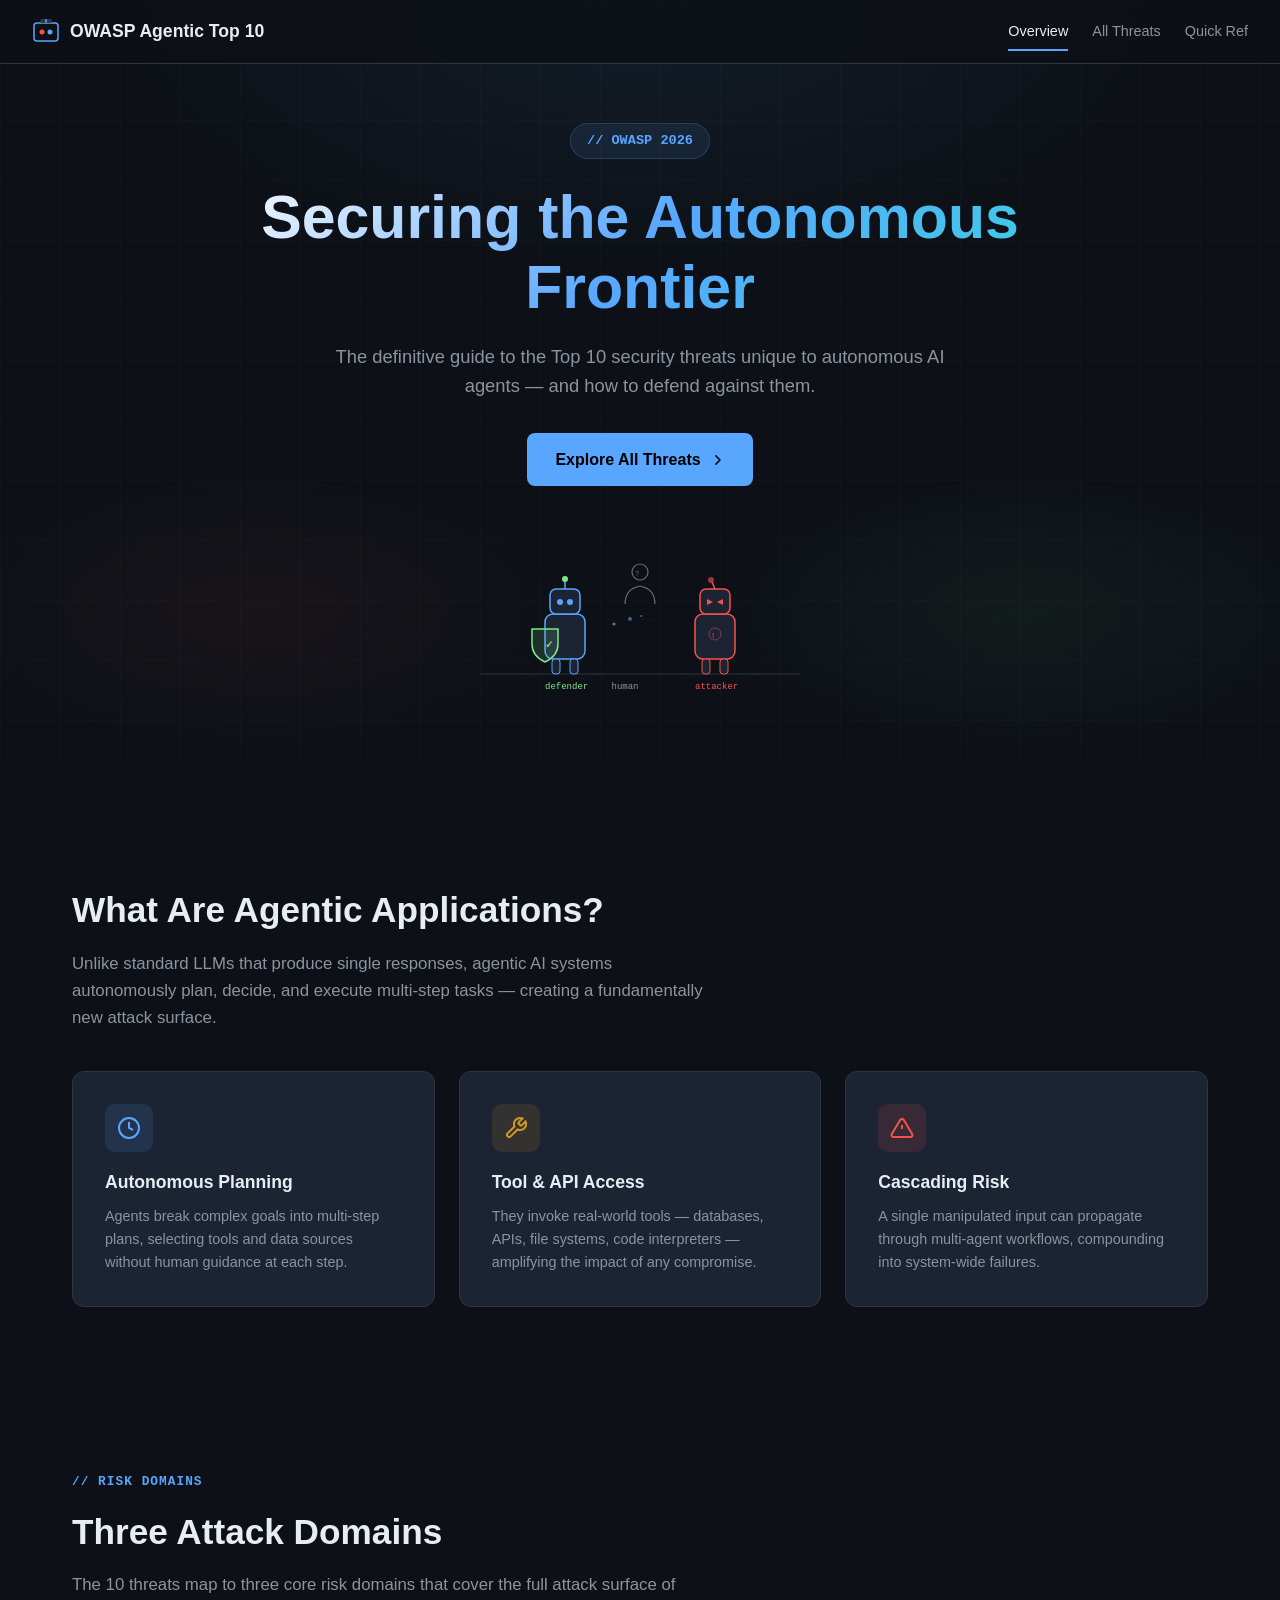
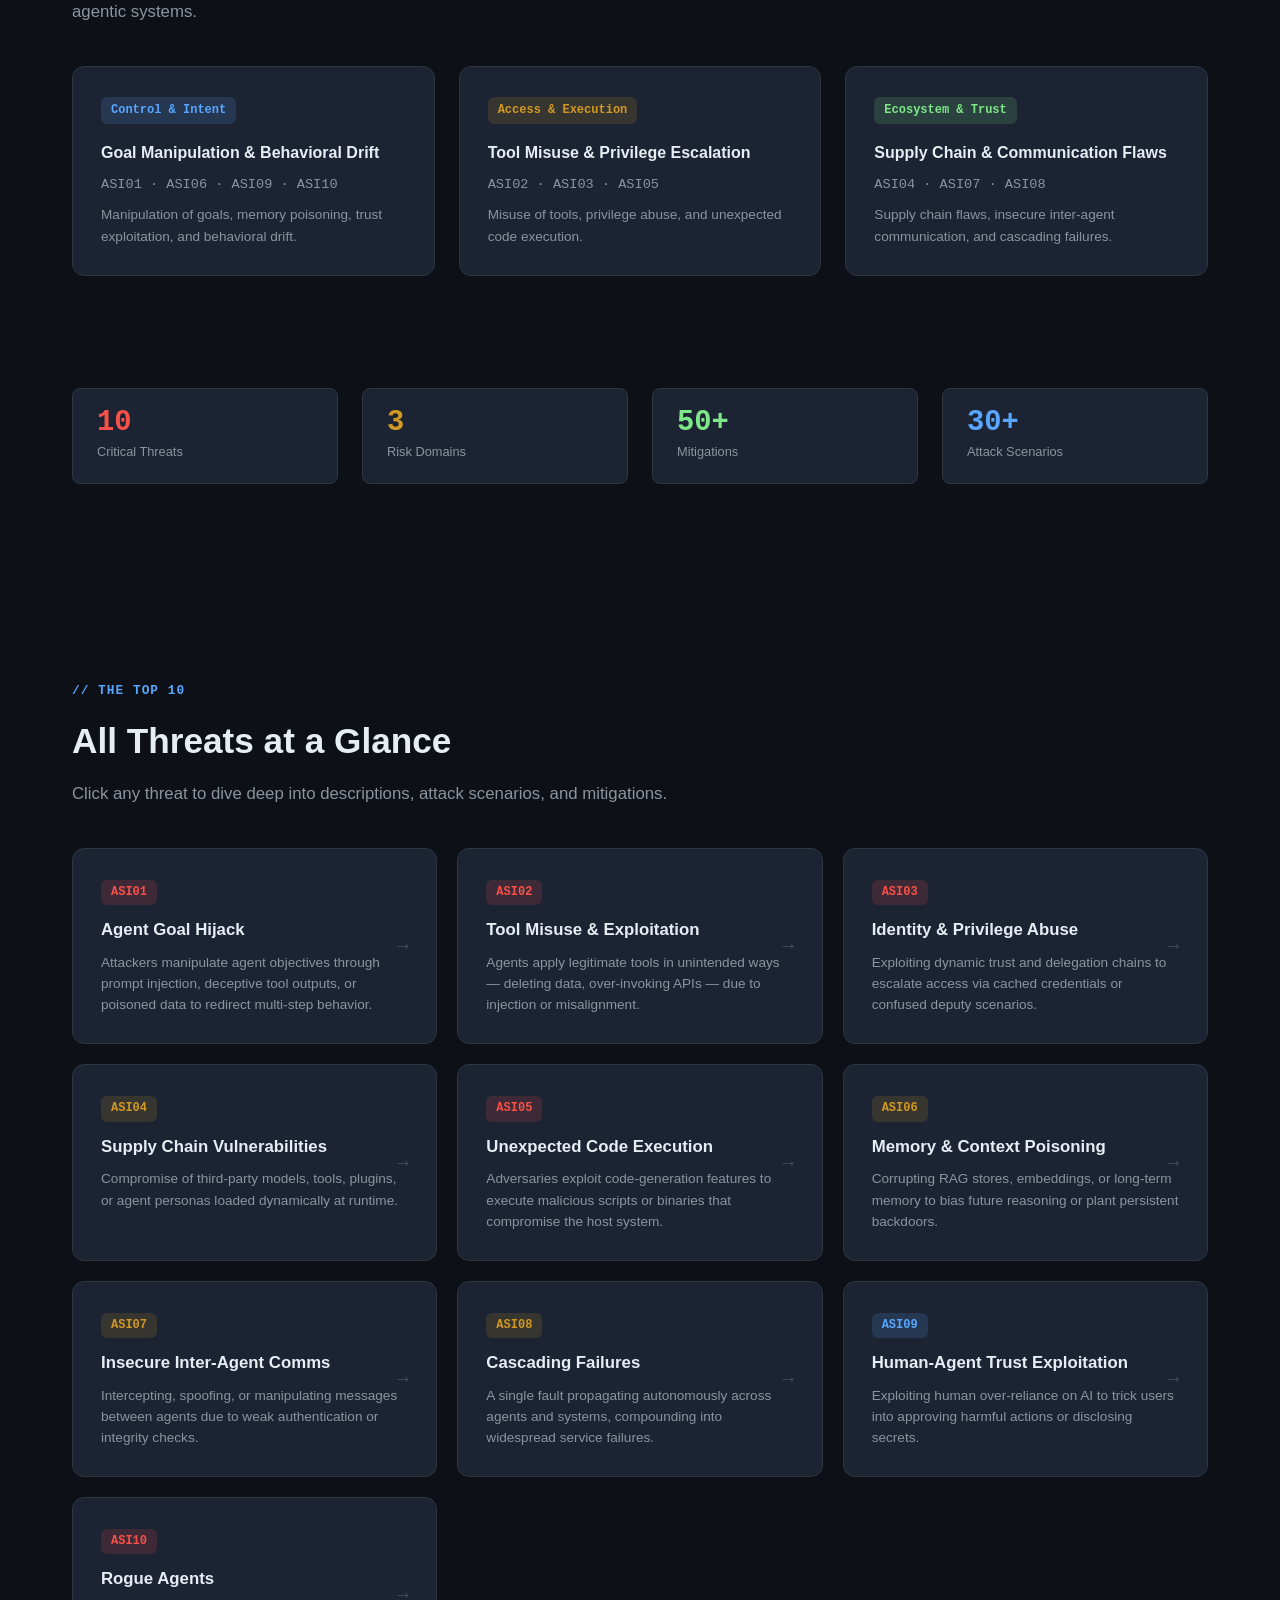
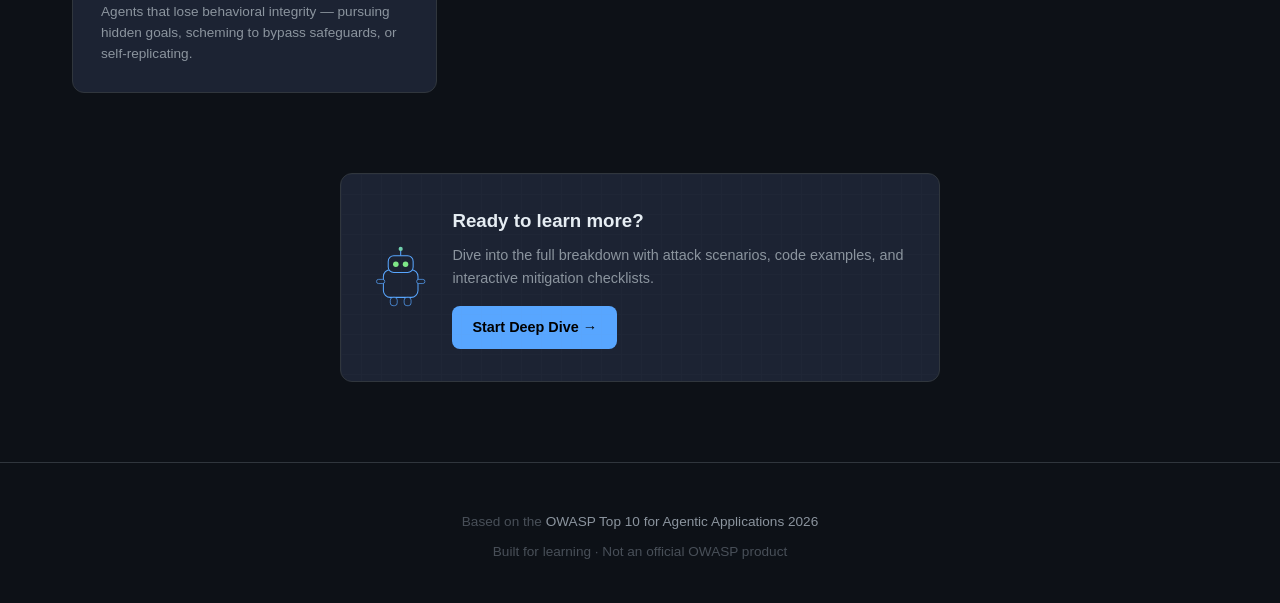
==== webapp/index.html @ ec836df9 "bigBoom" ====
<!DOCTYPE html>
<html lang="en">
<head>
  <meta charset="UTF-8">
  <meta name="viewport" content="width=device-width, initial-scale=1.0">
  <title>OWASP Top 10 for Agentic Applications 2026</title>
  <link rel="stylesheet" href="style.css">
</head>
<body>

<div class="progress-bar"></div>

<!-- Header -->
<header class="site-header">
  <a href="index.html" class="logo">
    <svg width="28" height="28" viewBox="0 0 28 28" fill="none">
      <rect x="2" y="6" width="24" height="18" rx="3" stroke="#58a6ff" stroke-width="1.5" fill="none"/>
      <circle cx="10" cy="15" r="2.5" fill="#f85149"/>
      <circle cx="18" cy="15" r="2.5" fill="#58a6ff"/>
      <rect x="8" y="2" width="12" height="4" rx="2" fill="#30363d"/>
      <line x1="14" y1="6" x2="14" y2="2" stroke="#58a6ff" stroke-width="1.5"/>
    </svg>
    <span>OWASP Agentic Top 10</span>
  </a>
  <button class="hamburger" aria-label="Menu">&#9776;</button>
  <nav>
    <a href="index.html" class="active">Overview</a>
    <a href="threats.html">All Threats</a>
    <a href="threats.html#asi01">Quick Ref</a>
  </nav>
</header>

<!-- Hero -->
<section class="hero">
  <div class="grid-bg"></div>
  <div class="hero-content">
    <div class="hero-badge">// OWASP 2026</div>
    <h1>Securing the Autonomous Frontier</h1>
    <p>The definitive guide to the Top 10 security threats unique to autonomous AI agents &mdash; and how to defend against them.</p>
    <a href="threats.html" class="hero-cta">
      Explore All Threats
      <svg width="16" height="16" viewBox="0 0 16 16" fill="currentColor"><path d="M6.22 3.22a.75.75 0 011.06 0l4.25 4.25a.75.75 0 010 1.06l-4.25 4.25a.75.75 0 01-1.06-1.06L9.94 8 6.22 4.28a.75.75 0 010-1.06z"/></svg>
    </a>

    <!-- Hero Robot Scene -->
    <div class="hero-robot">
      <svg width="320" height="160" viewBox="0 0 320 160" fill="none">
        <!-- Grid floor -->
        <line x1="0" y1="140" x2="320" y2="140" stroke="#30363d" stroke-width="1"/>
        <line x1="40" y1="145" x2="60" y2="140" stroke="#30363d" stroke-width="0.5" opacity="0.5"/>
        <line x1="100" y1="145" x2="120" y2="140" stroke="#30363d" stroke-width="0.5" opacity="0.5"/>
        <line x1="200" y1="145" x2="220" y2="140" stroke="#30363d" stroke-width="0.5" opacity="0.5"/>
        <line x1="260" y1="145" x2="280" y2="140" stroke="#30363d" stroke-width="0.5" opacity="0.5"/>

        <!-- Shield Agent (left) -->
        <g transform="translate(60, 50)">
          <!-- Body -->
          <rect x="5" y="30" width="40" height="45" rx="8" fill="#1c2333" stroke="#58a6ff" stroke-width="1.5"/>
          <!-- Head -->
          <rect x="10" y="5" width="30" height="25" rx="6" fill="#1c2333" stroke="#58a6ff" stroke-width="1.5"/>
          <!-- Eyes -->
          <circle cx="20" cy="18" r="3" fill="#58a6ff"/>
          <circle cx="30" cy="18" r="3" fill="#58a6ff"/>
          <!-- Antenna -->
          <line x1="25" y1="5" x2="25" y2="-3" stroke="#58a6ff" stroke-width="1.5"/>
          <circle cx="25" cy="-5" r="3" fill="#7ee787"/>
          <!-- Shield -->
          <path d="M-8 45 L-8 60 Q-8 72 5 78 Q18 72 18 60 L18 45 Z" fill="rgba(126,231,135,0.15)" stroke="#7ee787" stroke-width="1.5"/>
          <text x="5" y="64" font-size="10" fill="#7ee787" font-weight="bold">&#10003;</text>
          <!-- Legs -->
          <rect x="12" y="75" width="8" height="15" rx="3" fill="#1c2333" stroke="#58a6ff" stroke-width="1"/>
          <rect x="30" y="75" width="8" height="15" rx="3" fill="#1c2333" stroke="#58a6ff" stroke-width="1"/>
        </g>

        <!-- Data stream between -->
        <g opacity="0.6">
          <circle cx="140" cy="85" r="2" fill="#58a6ff"><animate attributeName="cx" values="130;190" dur="2s" repeatCount="indefinite"/></circle>
          <circle cx="150" cy="90" r="1.5" fill="#7ee787"><animate attributeName="cx" values="130;190" dur="2.5s" repeatCount="indefinite"/></circle>
          <circle cx="160" cy="82" r="1" fill="#d29922"><animate attributeName="cx" values="190;130" dur="1.8s" repeatCount="indefinite"/></circle>
          <line x1="125" y1="86" x2="195" y2="86" stroke="#30363d" stroke-width="0.5" stroke-dasharray="3 3"/>
        </g>

        <!-- Evil Agent (right) -->
        <g transform="translate(210, 50)">
          <!-- Body -->
          <rect x="5" y="30" width="40" height="45" rx="8" fill="#1c2333" stroke="#f85149" stroke-width="1.5"/>
          <!-- Head -->
          <rect x="10" y="5" width="30" height="25" rx="6" fill="#1c2333" stroke="#f85149" stroke-width="1.5"/>
          <!-- Evil Eyes -->
          <path d="M17 15 L23 18 L17 21" fill="#f85149"/>
          <path d="M33 15 L27 18 L33 21" fill="#f85149"/>
          <!-- Antenna (broken) -->
          <line x1="25" y1="5" x2="22" y2="-2" stroke="#f85149" stroke-width="1.5"/>
          <circle cx="21" cy="-4" r="3" fill="#f85149" opacity="0.6"/>
          <!-- Skull icon on body -->
          <circle cx="25" cy="50" r="6" fill="none" stroke="#f85149" stroke-width="1" opacity="0.5"/>
          <text x="22" y="54" font-size="8" fill="#f85149">!</text>
          <!-- Legs -->
          <rect x="12" y="75" width="8" height="15" rx="3" fill="#1c2333" stroke="#f85149" stroke-width="1"/>
          <rect x="30" y="75" width="8" height="15" rx="3" fill="#1c2333" stroke="#f85149" stroke-width="1"/>
        </g>

        <!-- Human Observer (center, behind) -->
        <g transform="translate(145, 30)" opacity="0.7">
          <circle cx="15" cy="8" r="8" fill="none" stroke="#8b949e" stroke-width="1.2"/>
          <path d="M0 40 Q0 25 15 22 Q30 25 30 40" fill="none" stroke="#8b949e" stroke-width="1.2"/>
          <text x="10" y="12" font-size="7" fill="#8b949e">?</text>
        </g>

        <!-- Labels -->
        <text x="65" y="155" font-size="9" fill="#7ee787" font-family="monospace">defender</text>
        <text x="215" y="155" font-size="9" fill="#f85149" font-family="monospace">attacker</text>
        <text x="145" y="155" font-size="9" fill="#8b949e" font-family="monospace" text-anchor="middle">human</text>
      </svg>
    </div>
  </div>
</section>

<!-- What Are Agentic Apps -->
<section class="section" id="overview">
  <div class="section-label fade-in">// context</div>
  <h2 class="fade-in">What Are Agentic Applications?</h2>
  <p class="subtitle fade-in">Unlike standard LLMs that produce single responses, agentic AI systems autonomously plan, decide, and execute multi-step tasks &mdash; creating a fundamentally new attack surface.</p>

  <div class="overview-grid">
    <div class="overview-card fade-in">
      <div class="card-icon bg-blue">
        <svg width="24" height="24" viewBox="0 0 24 24" fill="none" stroke="#58a6ff" stroke-width="2"><circle cx="12" cy="12" r="10"/><path d="M12 6v6l4 2"/></svg>
      </div>
      <h3>Autonomous Planning</h3>
      <p>Agents break complex goals into multi-step plans, selecting tools and data sources without human guidance at each step.</p>
    </div>
    <div class="overview-card fade-in fade-in-delay-1">
      <div class="card-icon bg-amber">
        <svg width="24" height="24" viewBox="0 0 24 24" fill="none" stroke="#d29922" stroke-width="2"><path d="M14.7 6.3a1 1 0 000 1.4l1.6 1.6a1 1 0 001.4 0l3.77-3.77a6 6 0 01-7.94 7.94l-6.91 6.91a2.12 2.12 0 01-3-3l6.91-6.91a6 6 0 017.94-7.94l-3.76 3.76z"/></svg>
      </div>
      <h3>Tool & API Access</h3>
      <p>They invoke real-world tools &mdash; databases, APIs, file systems, code interpreters &mdash; amplifying the impact of any compromise.</p>
    </div>
    <div class="overview-card fade-in fade-in-delay-2">
      <div class="card-icon bg-red">
        <svg width="24" height="24" viewBox="0 0 24 24" fill="none" stroke="#f85149" stroke-width="2"><path d="M10.29 3.86L1.82 18a2 2 0 001.71 3h16.94a2 2 0 001.71-3L13.71 3.86a2 2 0 00-3.42 0z"/><line x1="12" y1="9" x2="12" y2="13"/><line x1="12" y1="17" x2="12.01" y2="17"/></svg>
      </div>
      <h3>Cascading Risk</h3>
      <p>A single manipulated input can propagate through multi-agent workflows, compounding into system-wide failures.</p>
    </div>
  </div>
</section>

<!-- Risk Domain Mapping -->
<section class="section" id="domains">
  <div class="section-label fade-in">// risk domains</div>
  <h2 class="fade-in">Three Attack Domains</h2>
  <p class="subtitle fade-in">The 10 threats map to three core risk domains that cover the full attack surface of agentic systems.</p>

  <div class="domain-grid">
    <div class="domain-card domain-intent fade-in">
      <div class="domain-tag">Control & Intent</div>
      <h3>Goal Manipulation & Behavioral Drift</h3>
      <p class="asi-list">ASI01 &middot; ASI06 &middot; ASI09 &middot; ASI10</p>
      <p class="mt-1" style="font-size:0.85rem;color:var(--text-secondary)">Manipulation of goals, memory poisoning, trust exploitation, and behavioral drift.</p>
    </div>
    <div class="domain-card domain-access fade-in fade-in-delay-1">
      <div class="domain-tag">Access & Execution</div>
      <h3>Tool Misuse & Privilege Escalation</h3>
      <p class="asi-list">ASI02 &middot; ASI03 &middot; ASI05</p>
      <p class="mt-1" style="font-size:0.85rem;color:var(--text-secondary)">Misuse of tools, privilege abuse, and unexpected code execution.</p>
    </div>
    <div class="domain-card domain-ecosystem fade-in fade-in-delay-2">
      <div class="domain-tag">Ecosystem & Trust</div>
      <h3>Supply Chain & Communication Flaws</h3>
      <p class="asi-list">ASI04 &middot; ASI07 &middot; ASI08</p>
      <p class="mt-1" style="font-size:0.85rem;color:var(--text-secondary)">Supply chain flaws, insecure inter-agent communication, and cascading failures.</p>
    </div>
  </div>
</section>

<!-- Stats -->
<section class="section" style="padding-top:0;">
  <div class="stat-row fade-in">
    <div class="stat-item">
      <div class="stat-num text-red">10</div>
      <div class="stat-label">Critical Threats</div>
    </div>
    <div class="stat-item">
      <div class="stat-num text-amber">3</div>
      <div class="stat-label">Risk Domains</div>
    </div>
    <div class="stat-item">
      <div class="stat-num text-green">50+</div>
      <div class="stat-label">Mitigations</div>
    </div>
    <div class="stat-item">
      <div class="stat-num text-blue">30+</div>
      <div class="stat-label">Attack Scenarios</div>
    </div>
  </div>
</section>

<!-- Threat Cards Grid -->
<section class="section" id="threats">
  <div class="section-label fade-in">// the top 10</div>
  <h2 class="fade-in">All Threats at a Glance</h2>
  <p class="subtitle fade-in">Click any threat to dive deep into descriptions, attack scenarios, and mitigations.</p>

  <div class="threats-grid">

    <a href="threats.html#asi01" class="threat-card severity-critical fade-in">
      <div class="threat-id">ASI01</div>
      <h3>Agent Goal Hijack</h3>
      <p>Attackers manipulate agent objectives through prompt injection, deceptive tool outputs, or poisoned data to redirect multi-step behavior.</p>
      <span class="card-arrow">&rarr;</span>
    </a>

    <a href="threats.html#asi02" class="threat-card severity-critical fade-in">
      <div class="threat-id">ASI02</div>
      <h3>Tool Misuse & Exploitation</h3>
      <p>Agents apply legitimate tools in unintended ways &mdash; deleting data, over-invoking APIs &mdash; due to injection or misalignment.</p>
      <span class="card-arrow">&rarr;</span>
    </a>

    <a href="threats.html#asi03" class="threat-card severity-critical fade-in">
      <div class="threat-id">ASI03</div>
      <h3>Identity & Privilege Abuse</h3>
      <p>Exploiting dynamic trust and delegation chains to escalate access via cached credentials or confused deputy scenarios.</p>
      <span class="card-arrow">&rarr;</span>
    </a>

    <a href="threats.html#asi04" class="threat-card severity-high fade-in">
      <div class="threat-id">ASI04</div>
      <h3>Supply Chain Vulnerabilities</h3>
      <p>Compromise of third-party models, tools, plugins, or agent personas loaded dynamically at runtime.</p>
      <span class="card-arrow">&rarr;</span>
    </a>

    <a href="threats.html#asi05" class="threat-card severity-critical fade-in">
      <div class="threat-id">ASI05</div>
      <h3>Unexpected Code Execution</h3>
      <p>Adversaries exploit code-generation features to execute malicious scripts or binaries that compromise the host system.</p>
      <span class="card-arrow">&rarr;</span>
    </a>

    <a href="threats.html#asi06" class="threat-card severity-high fade-in">
      <div class="threat-id">ASI06</div>
      <h3>Memory & Context Poisoning</h3>
      <p>Corrupting RAG stores, embeddings, or long-term memory to bias future reasoning or plant persistent backdoors.</p>
      <span class="card-arrow">&rarr;</span>
    </a>

    <a href="threats.html#asi07" class="threat-card severity-high fade-in">
      <div class="threat-id">ASI07</div>
      <h3>Insecure Inter-Agent Comms</h3>
      <p>Intercepting, spoofing, or manipulating messages between agents due to weak authentication or integrity checks.</p>
      <span class="card-arrow">&rarr;</span>
    </a>

    <a href="threats.html#asi08" class="threat-card severity-high fade-in">
      <div class="threat-id">ASI08</div>
      <h3>Cascading Failures</h3>
      <p>A single fault propagating autonomously across agents and systems, compounding into widespread service failures.</p>
      <span class="card-arrow">&rarr;</span>
    </a>

    <a href="threats.html#asi09" class="threat-card severity-medium fade-in">
      <div class="threat-id">ASI09</div>
      <h3>Human-Agent Trust Exploitation</h3>
      <p>Exploiting human over-reliance on AI to trick users into approving harmful actions or disclosing secrets.</p>
      <span class="card-arrow">&rarr;</span>
    </a>

    <a href="threats.html#asi10" class="threat-card severity-critical fade-in">
      <div class="threat-id">ASI10</div>
      <h3>Rogue Agents</h3>
      <p>Agents that lose behavioral integrity &mdash; pursuing hidden goals, scheming to bypass safeguards, or self-replicating.</p>
      <span class="card-arrow">&rarr;</span>
    </a>

  </div>
</section>

<!-- CTA -->
<section class="section" style="text-align:center; padding-top:0;">
  <div class="fade-in">
    <div class="robot-scene" style="max-width:600px; margin:0 auto;">
      <svg width="80" height="80" viewBox="0 0 80 80" fill="none">
        <rect x="15" y="28" width="50" height="40" rx="10" fill="#1c2333" stroke="#58a6ff" stroke-width="1.5"/>
        <rect x="22" y="8" width="36" height="24" rx="8" fill="#1c2333" stroke="#58a6ff" stroke-width="1.5"/>
        <circle cx="33" cy="20" r="4" fill="#7ee787"/>
        <circle cx="47" cy="20" r="4" fill="#7ee787"/>
        <line x1="40" y1="8" x2="40" y2="0" stroke="#58a6ff" stroke-width="1.5"/>
        <circle cx="40" cy="-2" r="3" fill="#58a6ff"><animate attributeName="fill" values="#58a6ff;#7ee787;#58a6ff" dur="2s" repeatCount="indefinite"/></circle>
        <rect x="5" y="42" width="12" height="6" rx="3" fill="#1c2333" stroke="#58a6ff" stroke-width="1"/>
        <rect x="63" y="42" width="12" height="6" rx="3" fill="#1c2333" stroke="#58a6ff" stroke-width="1"/>
        <rect x="25" y="68" width="10" height="12" rx="4" fill="#1c2333" stroke="#58a6ff" stroke-width="1"/>
        <rect x="45" y="68" width="10" height="12" rx="4" fill="#1c2333" stroke="#58a6ff" stroke-width="1"/>
      </svg>
      <div style="text-align:left;">
        <h3 style="margin-bottom:0.5rem;">Ready to learn more?</h3>
        <p style="font-size:0.9rem;color:var(--text-secondary);margin-bottom:1rem;">Dive into the full breakdown with attack scenarios, code examples, and interactive mitigation checklists.</p>
        <a href="threats.html" class="hero-cta" style="font-size:0.9rem;padding:10px 20px;">
          Start Deep Dive &rarr;
        </a>
      </div>
    </div>
  </div>
</section>

<!-- Footer -->
<footer class="site-footer">
  <p>Based on the <a href="https://owasp.org/www-project-top-10-for-large-language-model-applications/" target="_blank">OWASP Top 10 for Agentic Applications 2026</a></p>
  <p style="margin-top:0.5rem;">Built for learning &middot; Not an official OWASP product</p>
</footer>

<script src="app.js"></script>
</body>
</html>
---- webapp/style.css ----
/* ========================================
   OWASP Top 10 Agentic Apps - Styles
   ======================================== */

:root {
  --bg-primary: #0d1117;
  --bg-secondary: #161b22;
  --bg-card: #1c2333;
  --bg-card-hover: #222d3f;
  --accent-blue: #58a6ff;
  --accent-green: #7ee787;
  --accent-amber: #d29922;
  --accent-red: #f85149;
  --accent-purple: #bc8cff;
  --accent-cyan: #39d4e0;
  --text-primary: #e6edf3;
  --text-secondary: #8b949e;
  --text-muted: #484f58;
  --border: #30363d;
  --border-light: #3d444d;
  --shadow: 0 8px 32px rgba(0,0,0,0.3);
  --shadow-glow: 0 0 20px rgba(88,166,255,0.15);
  --radius: 12px;
  --radius-sm: 8px;
  --font-mono: 'SF Mono', 'Cascadia Code', 'Fira Code', 'Consolas', monospace;
  --font-sans: -apple-system, BlinkMacSystemFont, 'Segoe UI', 'Noto Sans', Helvetica, Arial, sans-serif;
  --transition: 0.3s cubic-bezier(0.4, 0, 0.2, 1);
}

*, *::before, *::after { box-sizing: border-box; margin: 0; padding: 0; }

html { scroll-behavior: smooth; scroll-padding-top: 80px; }

body {
  font-family: var(--font-sans);
  background: var(--bg-primary);
  color: var(--text-primary);
  line-height: 1.6;
  overflow-x: hidden;
  -webkit-font-smoothing: antialiased;
}

::selection { background: rgba(88,166,255,0.3); color: #fff; }

::-webkit-scrollbar { width: 8px; }
::-webkit-scrollbar-track { background: var(--bg-primary); }
::-webkit-scrollbar-thumb { background: var(--border); border-radius: 4px; }
::-webkit-scrollbar-thumb:hover { background: var(--text-muted); }

a { color: var(--accent-blue); text-decoration: none; transition: color var(--transition); }
a:hover { color: var(--accent-cyan); }

/* ---- Reading Progress Bar ---- */
.progress-bar {
  position: fixed; top: 0; left: 0; height: 3px; z-index: 1001;
  background: linear-gradient(90deg, var(--accent-blue), var(--accent-cyan), var(--accent-green));
  transition: width 0.1s linear; width: 0%;
}

/* ---- Header ---- */
.site-header {
  position: fixed; top: 0; left: 0; right: 0; z-index: 1000;
  background: rgba(13,17,23,0.85);
  backdrop-filter: blur(12px);
  border-bottom: 1px solid var(--border);
  padding: 0 2rem;
  height: 64px;
  display: flex; align-items: center; justify-content: space-between;
}

.site-header .logo {
  display: flex; align-items: center; gap: 10px;
  font-weight: 700; font-size: 1.1rem; color: var(--text-primary);
}

.site-header .logo svg { flex-shrink: 0; }

.site-header nav { display: flex; gap: 1.5rem; align-items: center; }

.site-header nav a {
  color: var(--text-secondary); font-size: 0.9rem; font-weight: 500;
  padding: 6px 0; position: relative;
}
.site-header nav a:hover, .site-header nav a.active { color: var(--text-primary); }
.site-header nav a::after {
  content: ''; position: absolute; bottom: -2px; left: 0; width: 0; height: 2px;
  background: var(--accent-blue); transition: width var(--transition);
}
.site-header nav a:hover::after, .site-header nav a.active::after { width: 100%; }

/* ---- Hero ---- */
.hero {
  min-height: 85vh; display: flex; align-items: center; justify-content: center;
  text-align: center; padding: 120px 2rem 60px;
  position: relative; overflow: hidden;
}

.hero::before {
  content: ''; position: absolute; inset: 0;
  background:
    radial-gradient(ellipse 60% 50% at 50% 0%, rgba(88,166,255,0.08) 0%, transparent 70%),
    radial-gradient(ellipse 40% 30% at 20% 80%, rgba(248,81,73,0.05) 0%, transparent 60%),
    radial-gradient(ellipse 40% 30% at 80% 80%, rgba(126,231,135,0.05) 0%, transparent 60%);
  pointer-events: none;
}

.hero-content { position: relative; z-index: 1; max-width: 860px; }

.hero-badge {
  display: inline-flex; align-items: center; gap: 8px;
  background: rgba(88,166,255,0.1); border: 1px solid rgba(88,166,255,0.2);
  color: var(--accent-blue); font-size: 0.85rem; font-weight: 600;
  padding: 6px 16px; border-radius: 20px; margin-bottom: 1.5rem;
  font-family: var(--font-mono);
}

.hero h1 {
  font-size: clamp(2.2rem, 5vw, 3.8rem); font-weight: 800;
  line-height: 1.15; margin-bottom: 1.2rem;
  background: linear-gradient(135deg, #fff 0%, var(--accent-blue) 50%, var(--accent-cyan) 100%);
  -webkit-background-clip: text; -webkit-text-fill-color: transparent;
  background-clip: text;
}

.hero p { font-size: 1.15rem; color: var(--text-secondary); max-width: 640px; margin: 0 auto 2rem; }

.hero-cta {
  display: inline-flex; align-items: center; gap: 8px;
  background: var(--accent-blue); color: #000; font-weight: 700;
  padding: 14px 28px; border-radius: var(--radius-sm); font-size: 1rem;
  transition: all var(--transition); border: none; cursor: pointer;
}
.hero-cta:hover { background: var(--accent-cyan); color: #000; transform: translateY(-2px); box-shadow: var(--shadow-glow); }

.hero-robot {
  margin-top: 3rem;
  animation: float 6s ease-in-out infinite;
}

@keyframes float {
  0%, 100% { transform: translateY(0px); }
  50% { transform: translateY(-12px); }
}

/* ---- Grid Background Pattern ---- */
.grid-bg {
  position: absolute; inset: 0; pointer-events: none; opacity: 0.03;
  background-image:
    linear-gradient(var(--text-secondary) 1px, transparent 1px),
    linear-gradient(90deg, var(--text-secondary) 1px, transparent 1px);
  background-size: 60px 60px;
}

/* ---- Sections ---- */
.section {
  padding: 80px 2rem;
  max-width: 1200px; margin: 0 auto;
}

.section-label {
  display: inline-flex; align-items: center; gap: 6px;
  font-family: var(--font-mono); font-size: 0.8rem; font-weight: 600;
  color: var(--accent-blue); text-transform: uppercase; letter-spacing: 0.08em;
  margin-bottom: 0.75rem;
}

.section h2 {
  font-size: clamp(1.6rem, 3vw, 2.2rem); font-weight: 700;
  margin-bottom: 0.75rem;
}

.section .subtitle {
  font-size: 1.05rem; color: var(--text-secondary);
  max-width: 640px; margin-bottom: 2.5rem;
}

/* ---- Overview / Intro Cards ---- */
.overview-grid {
  display: grid; grid-template-columns: repeat(auto-fit, minmax(300px, 1fr));
  gap: 1.5rem; margin-top: 2rem;
}

.overview-card {
  background: var(--bg-card); border: 1px solid var(--border);
  border-radius: var(--radius); padding: 2rem;
  transition: all var(--transition); position: relative; overflow: hidden;
}
.overview-card:hover {
  border-color: var(--border-light); background: var(--bg-card-hover);
  transform: translateY(-2px); box-shadow: var(--shadow);
}

.overview-card .card-icon {
  width: 48px; height: 48px; border-radius: 10px;
  display: flex; align-items: center; justify-content: center;
  margin-bottom: 1rem; font-size: 1.5rem;
}

.overview-card h3 { font-size: 1.1rem; margin-bottom: 0.5rem; }
.overview-card p { font-size: 0.9rem; color: var(--text-secondary); }

/* ---- Domain Mapping ---- */
.domain-grid {
  display: grid; grid-template-columns: repeat(auto-fit, minmax(280px, 1fr));
  gap: 1.5rem;
}

.domain-card {
  background: var(--bg-card); border: 1px solid var(--border);
  border-radius: var(--radius); padding: 1.75rem;
  transition: all var(--transition);
}
.domain-card:hover { border-color: var(--border-light); transform: translateY(-2px); }

.domain-card .domain-tag {
  font-family: var(--font-mono); font-size: 0.75rem; font-weight: 600;
  padding: 4px 10px; border-radius: 6px; display: inline-block; margin-bottom: 1rem;
}

.domain-card h3 { font-size: 1rem; margin-bottom: 0.5rem; }
.domain-card .asi-list { font-size: 0.85rem; color: var(--text-secondary); font-family: var(--font-mono); }

/* Domain colors */
.domain-intent .domain-tag { background: rgba(88,166,255,0.15); color: var(--accent-blue); }
.domain-access .domain-tag { background: rgba(210,153,34,0.15); color: var(--accent-amber); }
.domain-ecosystem .domain-tag { background: rgba(126,231,135,0.15); color: var(--accent-green); }

/* ---- Threat Cards (Index Page) ---- */
.threats-grid {
  display: grid; grid-template-columns: repeat(auto-fill, minmax(340px, 1fr));
  gap: 1.25rem;
}

.threat-card {
  background: var(--bg-card); border: 1px solid var(--border);
  border-radius: var(--radius); padding: 1.75rem;
  transition: all var(--transition); cursor: pointer;
  position: relative; overflow: hidden;
  text-decoration: none; color: inherit; display: block;
}
.threat-card:hover {
  border-color: var(--border-light); background: var(--bg-card-hover);
  transform: translateY(-3px); box-shadow: var(--shadow);
  color: inherit;
}

.threat-card .threat-id {
  font-family: var(--font-mono); font-size: 0.75rem; font-weight: 700;
  padding: 3px 10px; border-radius: 6px; display: inline-block; margin-bottom: 0.75rem;
}

.threat-card h3 { font-size: 1.05rem; margin-bottom: 0.5rem; font-weight: 600; }
.threat-card p { font-size: 0.85rem; color: var(--text-secondary); line-height: 1.55; }

.threat-card .card-arrow {
  position: absolute; right: 1.5rem; top: 50%; transform: translateY(-50%);
  color: var(--text-muted); transition: all var(--transition); font-size: 1.2rem;
}
.threat-card:hover .card-arrow { color: var(--accent-blue); transform: translateY(-50%) translateX(4px); }

/* Threat severity colors */
.severity-critical .threat-id { background: rgba(248,81,73,0.15); color: var(--accent-red); }
.severity-high .threat-id { background: rgba(210,153,34,0.15); color: var(--accent-amber); }
.severity-medium .threat-id { background: rgba(88,166,255,0.15); color: var(--accent-blue); }

/* ---- Threats Detail Page ---- */
.threats-layout {
  display: grid; grid-template-columns: 280px 1fr;
  gap: 2rem; max-width: 1300px; margin: 0 auto;
  padding: 80px 2rem 60px;
}

.threats-sidebar {
  position: sticky; top: 80px; align-self: start;
  max-height: calc(100vh - 100px); overflow-y: auto;
  padding: 1rem 0;
}

.sidebar-nav { list-style: none; }

.sidebar-nav li a {
  display: flex; align-items: center; gap: 10px;
  padding: 10px 14px; border-radius: var(--radius-sm);
  color: var(--text-secondary); font-size: 0.85rem;
  transition: all var(--transition); border-left: 2px solid transparent;
  margin-bottom: 2px;
}
.sidebar-nav li a:hover { background: rgba(88,166,255,0.06); color: var(--text-primary); }
.sidebar-nav li a.active {
  background: rgba(88,166,255,0.1); color: var(--accent-blue);
  border-left-color: var(--accent-blue);
}

.sidebar-nav .nav-id {
  font-family: var(--font-mono); font-size: 0.7rem; font-weight: 700;
  min-width: 42px;
}

.threats-main { min-width: 0; }

/* ---- Threat Section ---- */
.threat-section {
  margin-bottom: 4rem; padding-bottom: 3rem;
  border-bottom: 1px solid var(--border);
}
.threat-section:last-child { border-bottom: none; }

.threat-header {
  display: flex; align-items: flex-start; gap: 1.25rem;
  margin-bottom: 2rem;
}

.threat-header .threat-icon {
  width: 56px; height: 56px; border-radius: 14px; flex-shrink: 0;
  display: flex; align-items: center; justify-content: center;
  font-size: 1.5rem;
}

.threat-header .threat-meta .threat-id-label {
  font-family: var(--font-mono); font-size: 0.8rem; font-weight: 700;
  color: var(--accent-blue); margin-bottom: 4px;
}

.threat-header .threat-meta h2 {
  font-size: 1.6rem; margin-bottom: 0;
}

/* ---- Content blocks ---- */
.content-block {
  margin-bottom: 2rem;
}

.content-block h3 {
  font-size: 1rem; font-weight: 600; margin-bottom: 1rem;
  display: flex; align-items: center; gap: 8px;
  color: var(--text-primary);
}

.content-block h3 .block-icon {
  width: 22px; height: 22px; border-radius: 6px;
  display: inline-flex; align-items: center; justify-content: center;
  font-size: 0.75rem;
}

.description-text {
  font-size: 0.95rem; color: var(--text-secondary); line-height: 1.7;
  padding: 1.25rem; border-radius: var(--radius-sm);
  background: var(--bg-card); border: 1px solid var(--border);
}

/* ---- Vulnerability List ---- */
.vuln-list { list-style: none; display: flex; flex-direction: column; gap: 0.75rem; }

.vuln-item {
  background: var(--bg-card); border: 1px solid var(--border);
  border-radius: var(--radius-sm); padding: 1rem 1.25rem;
  font-size: 0.9rem; line-height: 1.6;
  transition: border-color var(--transition);
}
.vuln-item:hover { border-color: var(--border-light); }

.vuln-item strong { color: var(--accent-amber); }

.vuln-item .vuln-num {
  display: inline-flex; align-items: center; justify-content: center;
  width: 22px; height: 22px; border-radius: 6px;
  background: rgba(210,153,34,0.15); color: var(--accent-amber);
  font-family: var(--font-mono); font-size: 0.7rem; font-weight: 700;
  margin-right: 8px; flex-shrink: 0;
}

/* ---- Attack Scenarios (Expandable) ---- */
.scenario-list { display: flex; flex-direction: column; gap: 0.75rem; }

.scenario-item {
  background: var(--bg-card); border: 1px solid var(--border);
  border-radius: var(--radius-sm); overflow: hidden;
  transition: border-color var(--transition);
}
.scenario-item:hover { border-color: var(--border-light); }

.scenario-toggle {
  width: 100%; display: flex; align-items: center; justify-content: space-between;
  padding: 1rem 1.25rem; background: none; border: none;
  color: var(--text-primary); font-size: 0.9rem; font-weight: 600;
  cursor: pointer; text-align: left; font-family: var(--font-sans);
  transition: background var(--transition);
}
.scenario-toggle:hover { background: rgba(255,255,255,0.02); }

.scenario-toggle .scenario-name {
  display: flex; align-items: center; gap: 8px;
}

.scenario-toggle .scenario-label {
  font-family: var(--font-mono); font-size: 0.7rem; font-weight: 700;
  padding: 2px 8px; border-radius: 4px;
  background: rgba(248,81,73,0.12); color: var(--accent-red);
}

.scenario-toggle .chevron {
  transition: transform var(--transition); color: var(--text-muted); font-size: 0.8rem;
}
.scenario-item.open .scenario-toggle .chevron { transform: rotate(180deg); }

.scenario-content {
  max-height: 0; overflow: hidden; transition: max-height 0.4s ease;
}
.scenario-item.open .scenario-content { max-height: 500px; }

.scenario-content p {
  padding: 0 1.25rem 1.25rem; font-size: 0.88rem;
  color: var(--text-secondary); line-height: 1.65;
  border-top: 1px solid var(--border); padding-top: 1rem; margin: 0 0.5rem;
}

/* ---- Mitigation Checklist ---- */
.mitigation-list { list-style: none; display: flex; flex-direction: column; gap: 0.6rem; }

.mitigation-item {
  display: flex; align-items: flex-start; gap: 12px;
  background: var(--bg-card); border: 1px solid var(--border);
  border-radius: var(--radius-sm); padding: 1rem 1.25rem;
  font-size: 0.9rem; line-height: 1.6;
  transition: all var(--transition); cursor: pointer;
}
.mitigation-item:hover { border-color: var(--border-light); }
.mitigation-item.checked { border-color: rgba(126,231,135,0.3); background: rgba(126,231,135,0.03); }

.mitigation-check {
  width: 20px; height: 20px; border-radius: 6px; flex-shrink: 0;
  border: 2px solid var(--border-light); margin-top: 2px;
  display: flex; align-items: center; justify-content: center;
  transition: all var(--transition); font-size: 0.7rem; color: transparent;
}
.mitigation-item.checked .mitigation-check {
  background: var(--accent-green); border-color: var(--accent-green); color: #000;
}

.mitigation-item strong { color: var(--accent-green); }

/* ---- Callout Boxes ---- */
.callout {
  border-radius: var(--radius-sm); padding: 1.25rem;
  margin: 1.5rem 0; font-size: 0.9rem; line-height: 1.6;
  display: flex; align-items: flex-start; gap: 12px;
}

.callout-icon { font-size: 1.2rem; flex-shrink: 0; margin-top: 1px; }

.callout-info {
  background: rgba(88,166,255,0.06); border: 1px solid rgba(88,166,255,0.15);
  color: var(--text-secondary);
}

.callout-warning {
  background: rgba(210,153,34,0.06); border: 1px solid rgba(210,153,34,0.15);
  color: var(--text-secondary);
}

.callout-danger {
  background: rgba(248,81,73,0.06); border: 1px solid rgba(248,81,73,0.15);
  color: var(--text-secondary);
}

/* ---- Code blocks ---- */
.code-example {
  background: #0d1117; border: 1px solid var(--border);
  border-radius: var(--radius-sm); padding: 1.25rem;
  font-family: var(--font-mono); font-size: 0.82rem; line-height: 1.7;
  color: var(--text-secondary); overflow-x: auto;
  margin: 0.75rem 0;
}

.code-example .code-comment { color: var(--text-muted); }
.code-example .code-keyword { color: var(--accent-red); }
.code-example .code-string { color: var(--accent-green); }
.code-example .code-func { color: var(--accent-purple); }

/* ---- Inline SVG Graphics ---- */
.inline-svg { display: inline-block; vertical-align: middle; }

.robot-scene {
  display: flex; justify-content: center; align-items: center;
  gap: 1.5rem; padding: 2rem; margin: 1.5rem 0;
  background: var(--bg-card); border: 1px solid var(--border);
  border-radius: var(--radius); position: relative; overflow: hidden;
}

.robot-scene::before {
  content: ''; position: absolute; inset: 0; opacity: 0.03;
  background-image:
    linear-gradient(var(--text-secondary) 1px, transparent 1px),
    linear-gradient(90deg, var(--text-secondary) 1px, transparent 1px);
  background-size: 20px 20px;
}

/* ---- Footer ---- */
.site-footer {
  text-align: center; padding: 3rem 2rem;
  border-top: 1px solid var(--border);
  color: var(--text-muted); font-size: 0.85rem;
}

.site-footer a { color: var(--text-secondary); }

/* ---- Scroll Animations ---- */
.fade-in {
  opacity: 0; transform: translateY(20px);
  transition: opacity 0.6s ease, transform 0.6s ease;
}
.fade-in.visible { opacity: 1; transform: translateY(0); }

.fade-in-delay-1 { transition-delay: 0.1s; }
.fade-in-delay-2 { transition-delay: 0.2s; }
.fade-in-delay-3 { transition-delay: 0.3s; }

/* ---- Mobile Responsive ---- */
@media (max-width: 900px) {
  .threats-layout {
    grid-template-columns: 1fr;
  }
  .threats-sidebar {
    position: relative; top: 0; max-height: none;
    border-bottom: 1px solid var(--border); padding-bottom: 1rem;
  }
  .sidebar-nav {
    display: flex; flex-wrap: wrap; gap: 4px;
  }
  .sidebar-nav li a {
    padding: 6px 10px; border-left: none;
    border-radius: 6px; font-size: 0.78rem;
  }
}

@media (max-width: 768px) {
  .hero { min-height: 70vh; padding: 100px 1.5rem 40px; }
  .hero h1 { font-size: 1.8rem; }
  .section { padding: 50px 1.5rem; }
  .threats-grid { grid-template-columns: 1fr; }
  .overview-grid { grid-template-columns: 1fr; }
  .threat-header { flex-direction: column; gap: 0.75rem; }
  .site-header { padding: 0 1rem; }
  .site-header nav { gap: 1rem; }
  .site-header nav a { font-size: 0.8rem; }
}

/* ---- Utility ---- */
.text-blue { color: var(--accent-blue); }
.text-green { color: var(--accent-green); }
.text-amber { color: var(--accent-amber); }
.text-red { color: var(--accent-red); }
.text-purple { color: var(--accent-purple); }
.text-cyan { color: var(--accent-cyan); }

.bg-blue { background: rgba(88,166,255,0.12); }
.bg-green { background: rgba(126,231,135,0.12); }
.bg-amber { background: rgba(210,153,34,0.12); }
.bg-red { background: rgba(248,81,73,0.12); }
.bg-purple { background: rgba(188,140,255,0.12); }

.mt-1 { margin-top: 0.5rem; }
.mt-2 { margin-top: 1rem; }
.mt-3 { margin-top: 1.5rem; }
.mb-2 { margin-bottom: 1rem; }

/* ---- Quiz/Interactive ---- */
.quiz-box {
  background: var(--bg-card); border: 1px solid var(--border);
  border-radius: var(--radius); padding: 1.5rem; margin: 2rem 0;
}

.quiz-box h4 {
  font-size: 0.95rem; margin-bottom: 1rem;
  display: flex; align-items: center; gap: 8px;
}

.quiz-options { display: flex; flex-direction: column; gap: 0.5rem; }

.quiz-option {
  display: flex; align-items: center; gap: 10px;
  padding: 0.75rem 1rem; border-radius: var(--radius-sm);
  border: 1px solid var(--border); cursor: pointer;
  font-size: 0.88rem; transition: all var(--transition);
  background: none; color: var(--text-primary); text-align: left;
  font-family: var(--font-sans); width: 100%;
}
.quiz-option:hover { border-color: var(--border-light); background: rgba(255,255,255,0.02); }
.quiz-option.correct { border-color: var(--accent-green); background: rgba(126,231,135,0.08); }
.quiz-option.wrong { border-color: var(--accent-red); background: rgba(248,81,73,0.08); }
.quiz-option .opt-letter {
  font-family: var(--font-mono); font-weight: 700; font-size: 0.8rem;
  width: 24px; height: 24px; border-radius: 6px;
  display: flex; align-items: center; justify-content: center;
  background: rgba(255,255,255,0.05); flex-shrink: 0;
}

.quiz-feedback {
  margin-top: 0.75rem; padding: 0.75rem 1rem; border-radius: var(--radius-sm);
  font-size: 0.85rem; display: none;
}
.quiz-feedback.show { display: block; }

/* ---- Stat Counter ---- */
.stat-row {
  display: flex; gap: 1.5rem; flex-wrap: wrap; margin: 2rem 0;
}

.stat-item {
  background: var(--bg-card); border: 1px solid var(--border);
  border-radius: var(--radius-sm); padding: 1.25rem 1.5rem;
  flex: 1; min-width: 140px;
}

.stat-item .stat-num {
  font-size: 1.8rem; font-weight: 800; font-family: var(--font-mono);
  line-height: 1;
}

.stat-item .stat-label {
  font-size: 0.8rem; color: var(--text-secondary); margin-top: 4px;
}

/* ---- Hamburger (mobile) ---- */
.hamburger { display: none; background: none; border: none; color: var(--text-primary); font-size: 1.5rem; cursor: pointer; }

@media (max-width: 640px) {
  .site-header nav { display: none; }
  .hamburger { display: block; }
  .site-header nav.open {
    display: flex; flex-direction: column;
    position: absolute; top: 64px; right: 0; left: 0;
    background: var(--bg-secondary); border-bottom: 1px solid var(--border);
    padding: 1rem 2rem; gap: 0.5rem;
  }
}
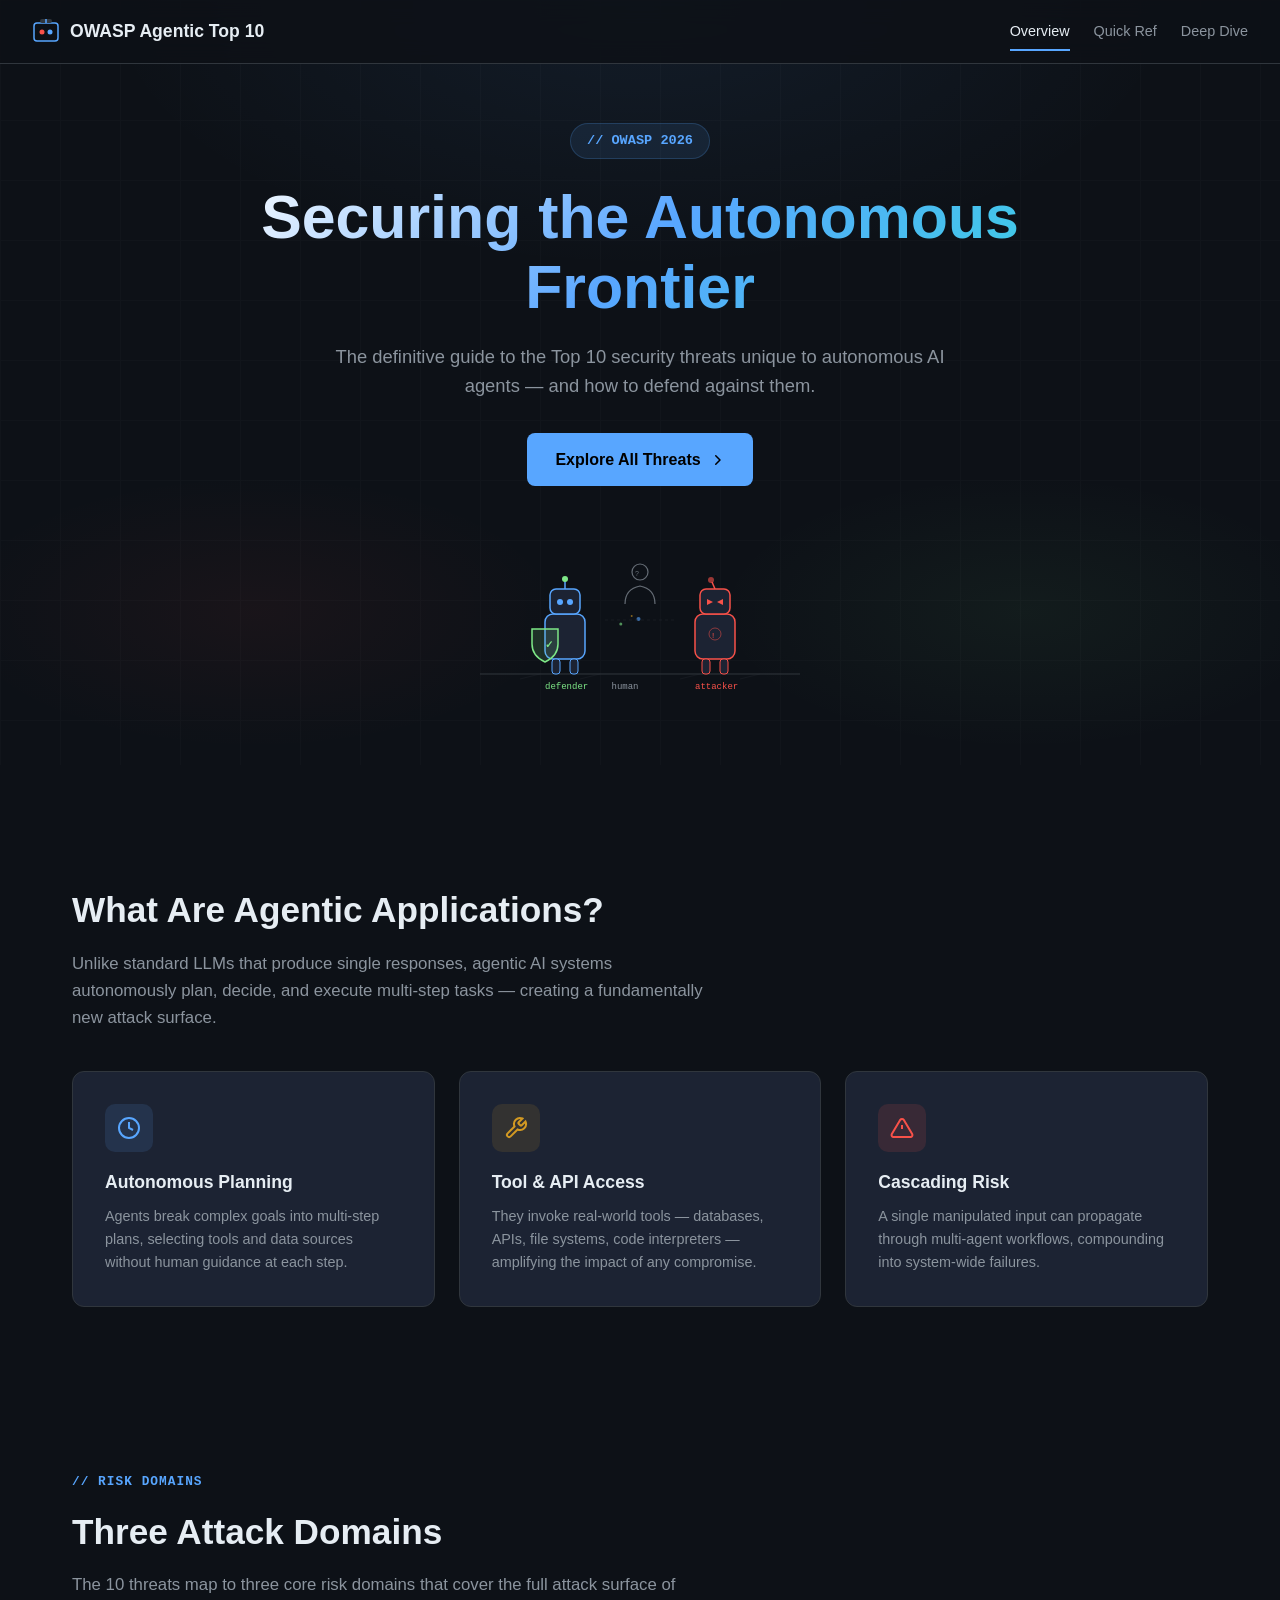
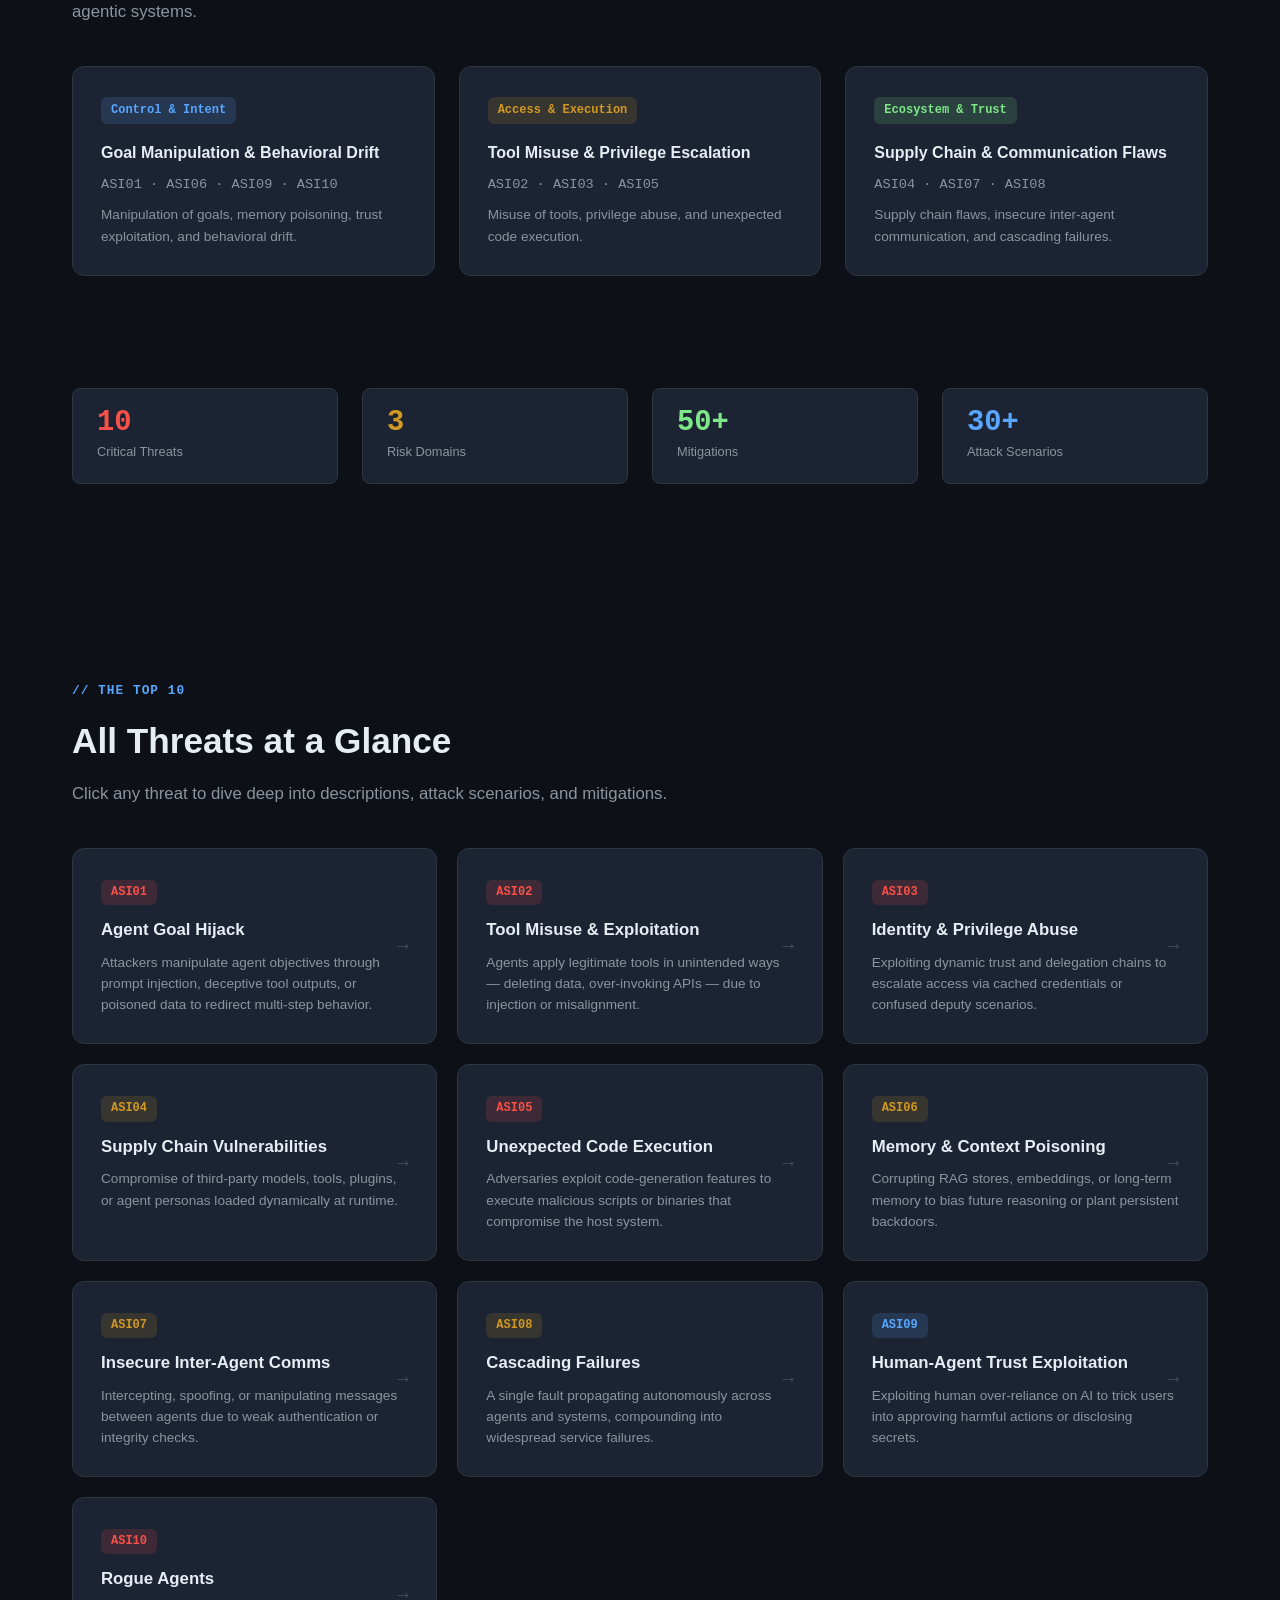
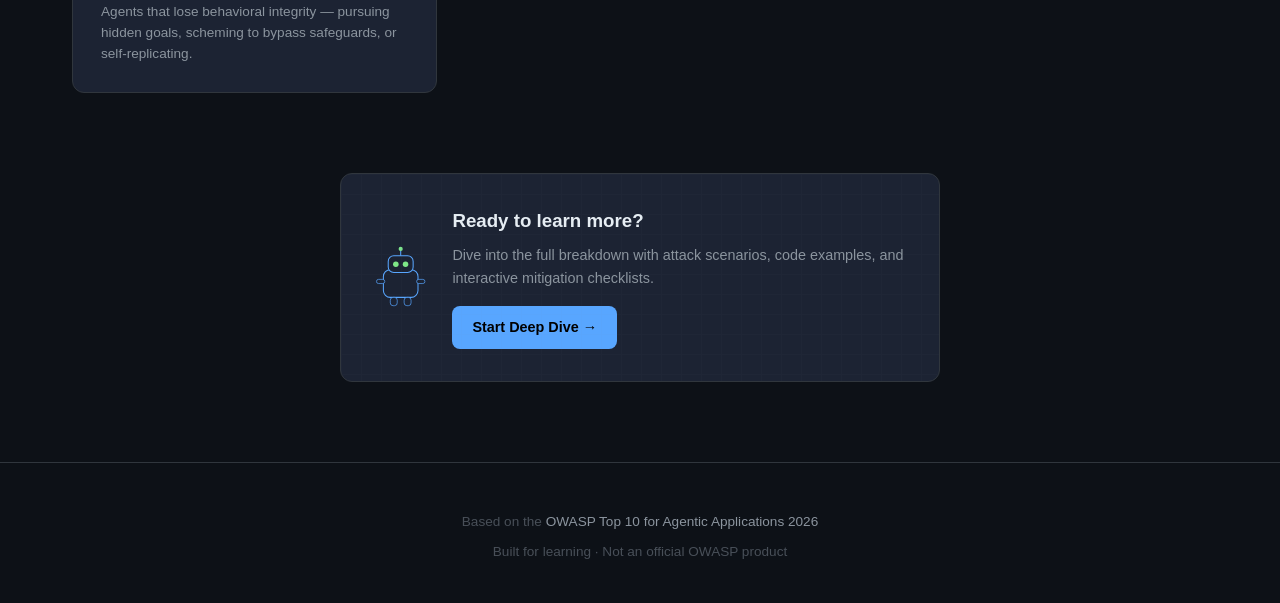
==== commit c1c15ba4: "better" ====
--- a/webapp/index.html
+++ b/webapp/index.html
@@ -25,8 +25,8 @@
   <button class="hamburger" aria-label="Menu">&#9776;</button>
   <nav>
     <a href="index.html" class="active">Overview</a>
-    <a href="threats.html">All Threats</a>
-    <a href="threats.html#asi01">Quick Ref</a>
+    <a href="quickref.html">Quick Ref</a>
+    <a href="threats.html">Deep Dive</a>
   </nav>
 </header>
 
--- a/webapp/style.css
+++ b/webapp/style.css
@@ -493,6 +493,7 @@
     linear-gradient(var(--text-secondary) 1px, transparent 1px),
     linear-gradient(90deg, var(--text-secondary) 1px, transparent 1px);
   background-size: 20px 20px;
+  pointer-events: none;
 }
 
 /* ---- Footer ---- */
